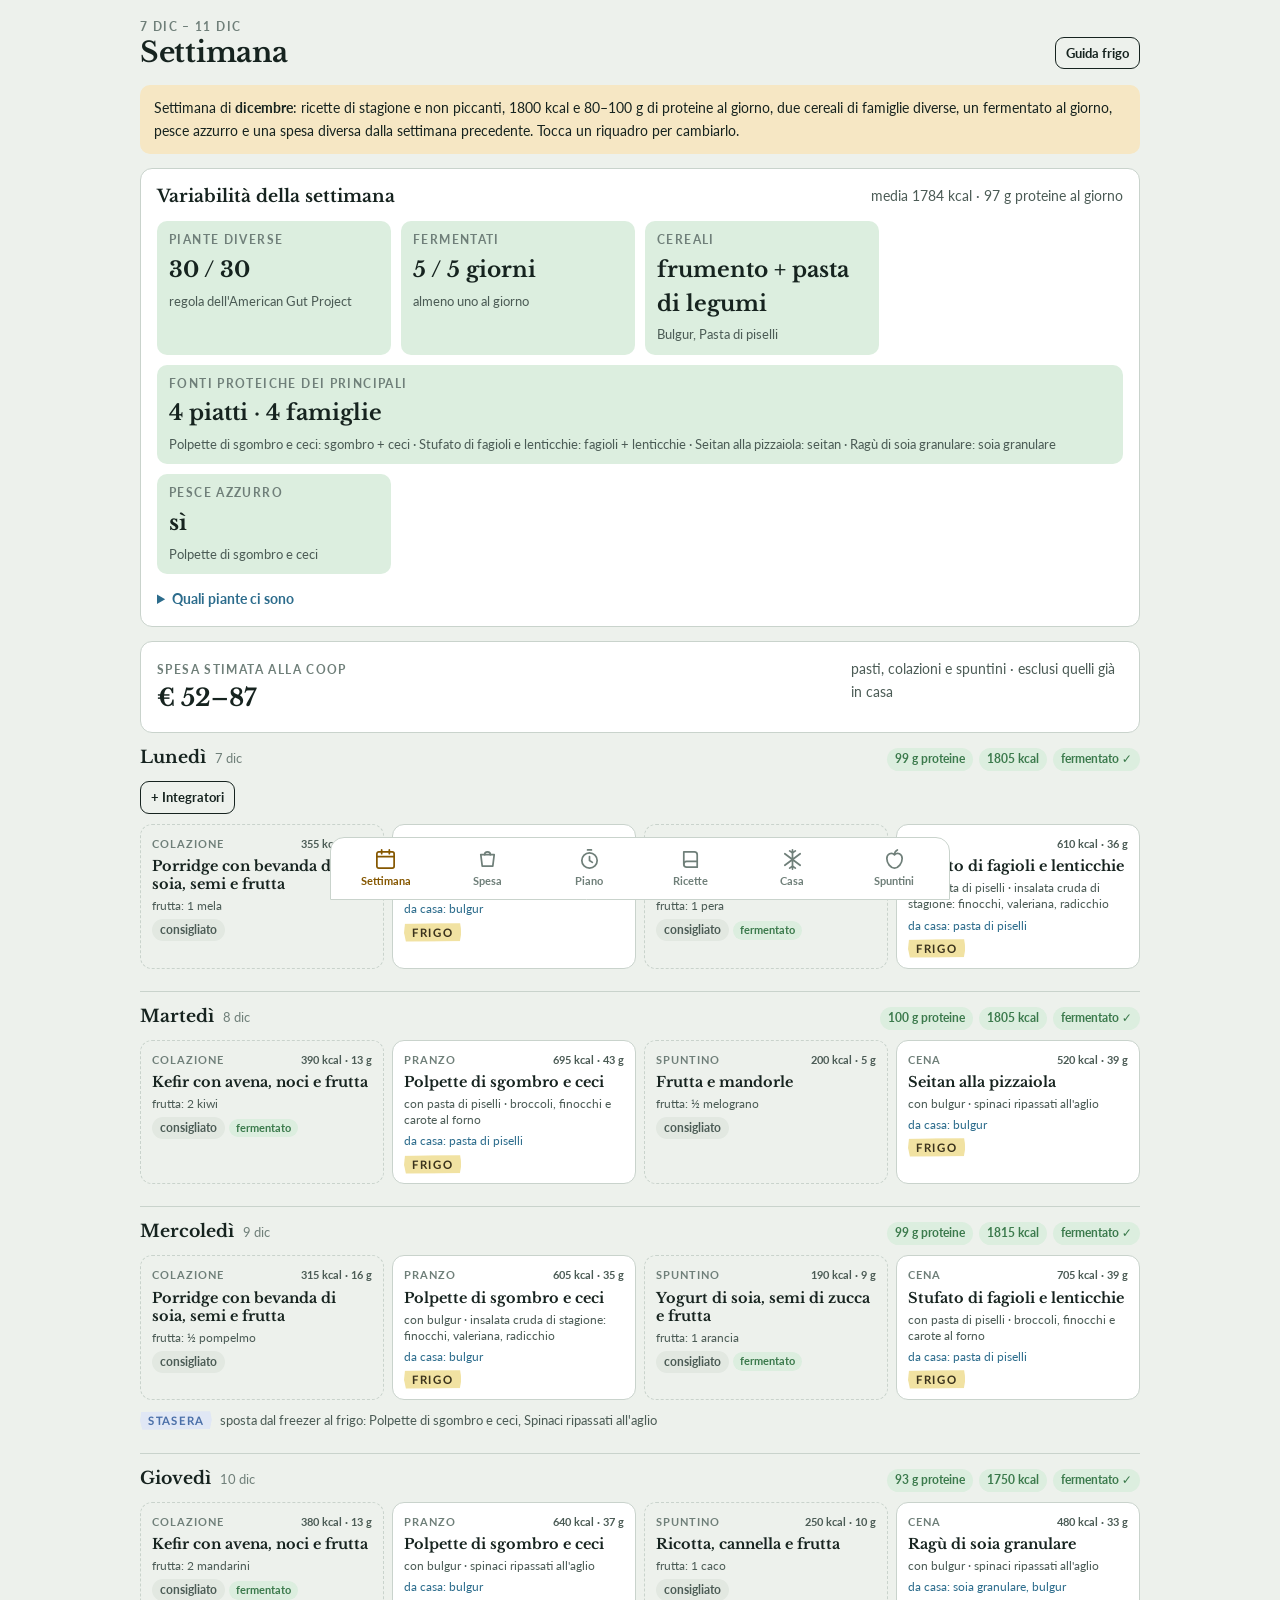
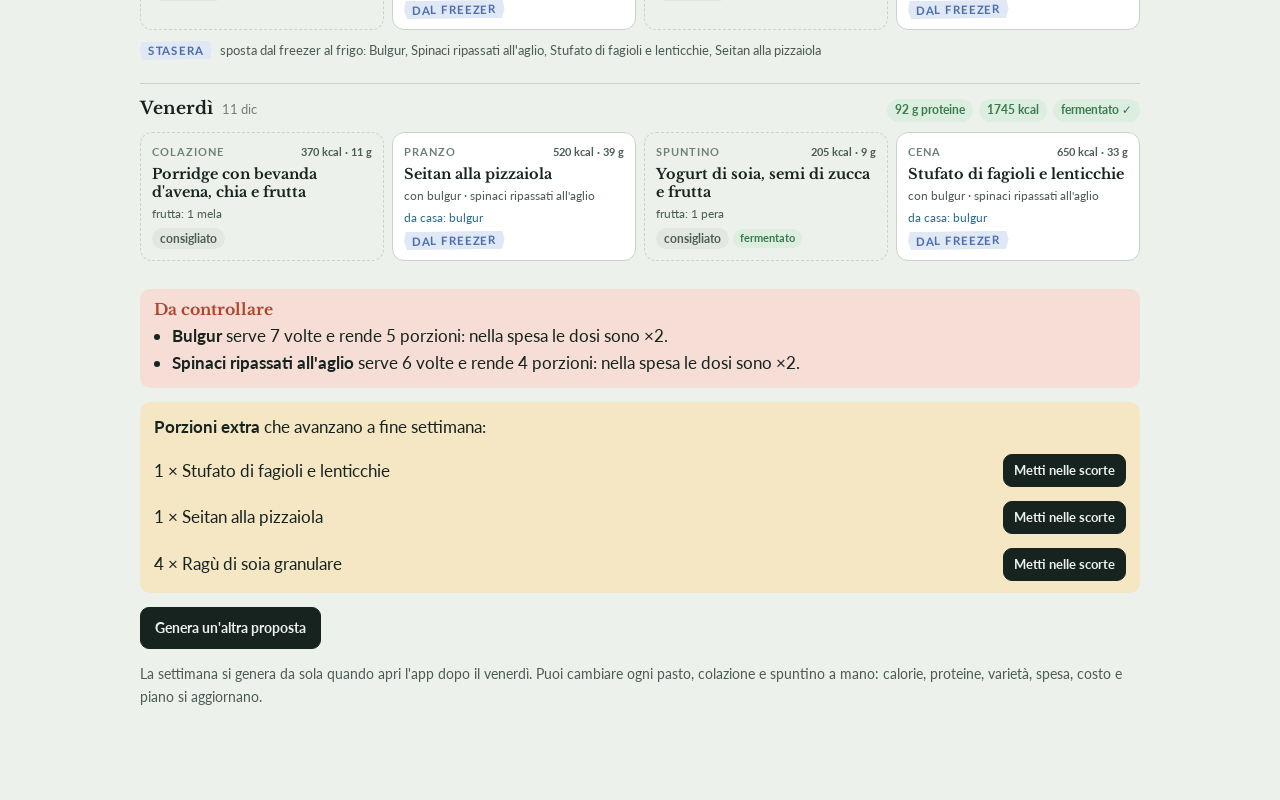
==== mealprep/index.html @ 329095a7 "Pagina iniziale, Schiscia su /mealprep/ e Oblò su /lavatrice/ L'app di meal prep si sposta nella car" ====
<!doctype html>
<html lang="it">
<head>
<meta charset="utf-8">
<script>if(!/\/$/.test(location.pathname)&&!/\.html$/.test(location.pathname))location.replace(location.pathname+"/"+location.search+location.hash)</script>
<meta name="viewport" content="width=device-width, initial-scale=1, viewport-fit=cover">
<meta name="theme-color" content="#EDF1EC" media="(prefers-color-scheme: light)">
<meta name="theme-color" content="#101816" media="(prefers-color-scheme: dark)">
<meta name="apple-mobile-web-app-capable" content="yes">
<meta name="mobile-web-app-capable" content="yes">
<meta name="apple-mobile-web-app-title" content="Schiscia">
<meta name="apple-mobile-web-app-status-bar-style" content="default">
<title>Schiscia</title>
<link rel="manifest" href="manifest.webmanifest">
<link rel="apple-touch-icon" href="icon-180.png">
<link rel="icon" href="icon-192.png">
<link rel="preconnect" href="https://fonts.googleapis.com">
<link rel="preconnect" href="https://fonts.gstatic.com" crossorigin>
<link rel="stylesheet" href="https://fonts.googleapis.com/css2?family=Libre+Baskerville:ital,wght@0,400;0,700;1,400&family=Lato:ital,wght@0,400;0,700;0,900;1,400&display=swap">
<link rel="stylesheet" href="style.css">
</head>
<body>
<div class="wrap">
  <header class="top">
    <div><div class="eyebrow" id="weekLabel">—</div><h1 id="viewTitle">Settimana</h1></div>
    <button class="btn ghost sm guide-btn" id="guideBtn" type="button">Guida frigo</button>
  </header>

  <!-- SETTIMANA -->
  <main id="v-settimana" class="stack">
    <div class="okbox small" id="weekIntro"></div>
    <div class="panel stack" id="variety"></div>
    <div class="panel costline" id="weekCost"></div>
    <div class="days" id="days"></div>
    <div id="addonsBox"></div>
    <div id="weekChecks" class="stack"></div>
    <div class="row"><button class="btn" id="regen" type="button">Genera un'altra proposta</button></div>
    <p class="small muted">La settimana si genera da sola quando apri l'app dopo il venerdì. Puoi cambiare ogni pasto, colazione e spuntino a mano: calorie, proteine, varietà, spesa, costo e piano si aggiornano.</p>
  </main>

  <!-- SPESA -->
  <main id="v-spesa" class="stack" hidden>
    <div class="panel costline" id="shopCost"></div>
    <p class="muted small">Dalle ricette della settimana, dalle aggiunte proteiche e da quello che hai messo in programma (scorte, dolci). Spunta quello che hai già: sparisce anche dal costo. Tocca un prezzo per correggerlo con quello che vedi alla Coop.</p>
    <div id="shopDiff"></div>
    <div class="panel" id="shop"></div>
    <div class="panel stack">
      <h3>Extra non legati a una ricetta</h3>
      <div id="extras" class="stack"></div>
      <div class="row"><button class="btn ghost sm" id="addExtra" type="button">+ Aggiungi extra</button></div>
    </div>
    <div class="row"><button class="btn" id="copyShop" type="button">Copia la lista</button><button class="btn ghost" id="clearHave" type="button">Azzera spunte</button></div>
    <textarea id="copyFallback" hidden aria-label="Lista da copiare"></textarea>
  </main>

  <!-- PIANO -->
  <main id="v-piano" class="stack" hidden>
    <p class="muted small">Tutto quello che si cucina la domenica, comprese scorte e dolci in programma. L'app confronta migliaia di ordini possibili e sceglie quello che finisce prima, con due mani, due fuochi e un forno da due teglie a una temperatura per volta.</p>
    <div id="planSummary"></div>
    <div class="lanes-key"><span><i style="background:var(--danger)"></i>Forno</span><span><i style="background:var(--accent)"></i>Fuoco 1</span><span><i style="background:var(--accent-ink)"></i>Fuoco 2</span><span><i style="background:var(--ok)"></i>Mani</span></div>
    <div class="row"><button class="chip" data-pv="list" type="button">Lista</button><button class="chip" data-pv="grid" type="button">Corsie</button></div>
    <ul class="tl-list" id="tlList"></ul>
    <div class="tl-scroll" id="tlGridWrap" hidden><div class="tl" id="tl"></div></div>
    <div id="parNotes" class="stack"></div>
  </main>

  <!-- RICETTE -->
  <main id="v-ricette" class="stack" hidden>
    <div id="rList" class="stack">
      <div id="favSection" class="stack"></div>
      <div class="row" style="justify-content:space-between"><h2>Ricettario</h2><button class="btn" id="newRecipe" type="button">+ Nuova ricetta</button></div>
      <div class="row" id="filters"></div>
      <div class="rgrid" id="rgrid"></div>
      <div class="panel stack">
        <h3>Backup</h3>
        <p class="small muted">Ricette, foto, preferite, scorte e prezzi sono salvati solo su questo telefono. Ogni tanto esporta un backup: se cambi telefono o cancelli i dati di Safari, lo reimporti da qui.</p>
        <div class="row">
          <button class="btn ghost sm" id="exportBtn" type="button">Esporta backup</button>
          <label class="btn ghost sm" for="importFile" style="display:inline-flex;align-items:center">Importa backup</label>
          <input type="file" id="importFile" accept="application/json,.json" hidden>
          <button class="btn warn sm" id="resetAll" type="button">Ripristina tutto</button>
        </div>
        <div id="resetConfirm" class="row" hidden><span class="small">Cancella ricette tue, preferite, scorte e settimana?</span><button class="btn warn sm" id="resetYes" type="button">Sì, ripristina</button><button class="btn ghost sm" id="resetNo" type="button">Annulla</button></div>
      </div>
    </div>
    <div id="rDetail" class="stack detail" hidden></div>
    <form id="rEdit" class="stack" hidden></form>
  </main>

  <!-- SCORTE -->
  <main id="v-scorte" class="stack" hidden>
    <div class="row" id="scorteSeg"><button class="chip" type="button" data-seg="casa">Dispensa e frigo</button><button class="chip" type="button" data-seg="sughi">Sughi da freezer</button><button class="chip" type="button" data-seg="fermentati">Fermentati</button></div>
    <div id="seg-casa" class="stack"></div>
    <div id="seg-sughi" class="stack" hidden>
      <p class="muted small">Sughi e creme da preparare una volta ogni tanto: in freezer durano mesi, si scaldano e condiscono pasta, riso, cereali o legumi. Qui tieni il conto di cosa hai in freezer, e puoi usarle nei pasti dalla voce "Sugo".</p>
      <div class="panel" id="stockList"></div>
      <h2>Sughi da scorta</h2>
      <div class="row" id="scorteFilter"></div>
      <div class="rgrid" id="scorteGrid"></div>
    </div>
    <div id="seg-fermentati" class="stack" hidden>
      <div class="panel" id="fermStock"></div>
      <div class="panel stack" id="fermGuide"></div>
      <h2>Verdure fermentate</h2>
      <div class="row" id="fermFilter"></div>
      <div class="rgrid" id="fermGrid"></div>
    </div>
  </main>

  <!-- DOLCI -->
  <main id="v-spuntini" class="stack" hidden>
    <div class="row" id="spSeg"><button class="chip" type="button" data-spseg="frutta">Frutta e spuntini</button><button class="chip" type="button" data-spseg="dolci">Dolci</button></div>
    <div id="sp-frutta" class="stack"></div>
    <div id="sp-dolci" class="stack" hidden>
      <p class="muted small">Merende dolci senza zuccheri aggiunti che durano: in dispensa, in frigo o in freezer. Quelle di stagione vengono prima. Mettine una in programma e i suoi ingredienti entrano nella spesa e nel piano della domenica.</p>
      <div class="panel" id="sweetStock"></div>
      <div class="row" id="dolciFilter"></div>
      <div class="rgrid" id="dolciGrid"></div>
    </div>
  </main>

  <!-- GUIDA -->
  <main id="v-guida" class="stack" hidden>
    <div class="rules">
      <div class="rule"><div class="big">5–60 °C</div><h4>Zona di pericolo</h4><p class="small muted">Da attraversare in fretta, sia raffreddando sia riscaldando.</p></div>
      <div class="rule"><div class="big">2 h</div><h4>Dal fuoco al frigo</h4><p class="small muted">Contenitori bassi, coperchio appoggiato finché è tiepido.</p></div>
      <div class="rule"><div class="big">≤ 4 °C</div><h4>Il frigo</h4><p class="small muted">Cibi cotti sui ripiani centrali, non nello sportello.</p></div>
      <div class="rule"><div class="big">75 °C</div><h4>Riscaldare</h4><p class="small muted">Fumante anche al centro, una volta sola.</p></div>
    </div>
    <div class="panel stack">
      <h3>La pasta cotta in anticipo</h3>
      <p class="small muted">Scolala 2 minuti prima, condiscila con un filo d'olio, stendila su un vassoio e in frigo entro un'ora: dura 4 giorni. Si riscalda in padella con il sugo e un cucchiaio d'acqua, oppure al microonde coperta. In freezer regge bene se è al dente.</p>
      <p class="small muted">Pensaci: perché la pasta raffreddata e riscaldata alza la glicemia un po' meno di quella appena cotta? Cerca "amido resistente" e "retrogradazione".</p>
    </div>
    <div class="panel stack">
      <h3>Variabilità: le regole dell'American Gut Project</h3>
      <p class="small muted">L'American Gut Project (McDonald e colleghi, mSystems 2018) ha analizzato il microbiota di oltre 10.000 persone. Chi mangiava più di 30 vegetali diversi a settimana aveva un microbiota più vario di chi ne mangiava meno di 10. Contano cereali, legumi, verdure, frutta, frutta secca e semi: ogni specie una volta sola. È uno studio osservazionale, quindi mostra un'associazione e non prova che 30 sia un numero magico, ma come bussola funziona.</p>
      <p class="small muted">L'app conta le specie, non gli ingredienti: farro, couscous, pasta, pane e seitan sono tutti frumento e valgono uno. Erbe e spezie le mostra a parte, perché se ne usano quantità piccole.</p>
      <p class="small muted">Pensaci: perché due insalate diverse ogni settimana possono "valere" più di una porzione doppia della stessa? Pensa a cosa mangiano i batteri: fibre diverse nutrono specie diverse.</p>
    </div>
    <div class="panel stack">
      <h3>Come conto le proteine</h3>
      <p class="small muted">La giornata ha pranzo e cena (piatto principale, base da 55 g di cereale a crudo, contorno, eventuale sugo dalle scorte), una colazione e uno spuntino. L'obiettivo è 1800 kcal e 80–100 g di proteine al giorno. I valori sono stime da tabelle di composizione degli alimenti, con un margine di circa ±10%, e includono l'olio di cottura. L'olio a crudo aggiunto a tavola invece no: ogni cucchiaino vale circa 45 kcal. Se un giorno resta sotto gli 80 g, l'app aggiunge al pasto più povero un'aggiunta proteica (yogurt greco, uova sode, edamame, tofu affumicato…).</p>
      <p class="small muted">Pensaci: 100 g di lenticchie cotte hanno circa 9 g di proteine, 100 g di merluzzo circa 17 g. Quanto pesa una porzione normale di ciascuno? Da qui capisci perché un pasto di soli legumi fatica ad arrivare a 30 g.</p>
    </div>
    <div class="panel stack">
      <h3>Latte e latticini</h3>
      <p class="small muted">Il latte animale è sostituito dalla bevanda di soia (nei dolci e nel porridge). Yogurt, yogurt greco, kefir, feta, ricotta, parmigiano e mozzarella invece ci sono: lo yogurt greco in particolare è una delle fonti di proteine più economiche per colazioni e spuntini.</p>
      <p class="small muted">Pensaci: il tofu ha circa 12 g di proteine per 100 g, lo yogurt greco 0% circa 10 g, la bevanda di soia 3 g, quella di mandorla meno di 1 g. Perché allora non tutte le "bevande vegetali" sostituiscono il latte allo stesso modo?</p>
    </div>
    <div class="panel">
      <h3>Stessa quantità di dahl, due destini</h3>
      <p class="small muted" style="margin:4px 0 8px">Schema illustrativo: pentola piena da 2 litri contro lo stesso dahl in contenitori bassi.</p>
      <div class="chart-scroll"><svg id="coolChart" viewBox="0 0 720 300" role="img" aria-label="Curve di raffreddamento"></svg></div>
    </div>
    <h2>Pensaci prima di aprire</h2>
    <div class="stack" id="think"></div>
  </main>
</div>

<div class="sheet-bg" id="sheet" hidden><div class="sheet" role="dialog" aria-modal="true" aria-labelledby="sheetTitle">
  <div class="row" style="justify-content:space-between"><h3 id="sheetTitle">—</h3><button class="btn sm" type="button" id="sheetClose">Fatto</button></div>
  <div id="sheetBody" class="stack"></div>
  <p class="small muted" id="sheetDay"></p>
</div></div>

<nav class="tabbar" aria-label="Sezioni">
  <button type="button" data-v="settimana"><svg viewBox="0 0 24 24"><rect x="3" y="4" width="18" height="17" rx="2"/><path d="M3 9h18M8 2v4M16 2v4"/></svg>Settimana</button>
  <button type="button" data-v="spesa"><svg viewBox="0 0 24 24"><path d="M5 7h14l-1.5 12h-11z"/><path d="M9 7a3 3 0 0 1 6 0"/></svg>Spesa</button>
  <button type="button" data-v="piano"><svg viewBox="0 0 24 24"><circle cx="12" cy="13" r="8"/><path d="M12 9v4l3 2M10 2h4"/></svg>Piano</button>
  <button type="button" data-v="ricette"><svg viewBox="0 0 24 24"><path d="M5 4h11a3 3 0 0 1 3 3v13H8a3 3 0 0 1-3-3z"/><path d="M5 17a3 3 0 0 1 3-3h11"/></svg>Ricette</button>
  <button type="button" data-v="scorte"><svg viewBox="0 0 24 24"><path d="M12 2v20M4 6l16 12M20 6L4 18"/><path d="M9 3l3 2 3-2M9 21l3-2 3 2"/></svg>Casa</button>
  <button type="button" data-v="spuntini"><svg viewBox="0 0 24 24"><path d="M12 7c-3-3-8-1-8 4 0 5 4 10 8 10s8-5 8-10c0-5-5-7-8-4z"/><path d="M12 7c0-2 1-4 3-5"/></svg>Spuntini</button>
</nav>

<script src="data.js"></script>
<script src="prices.js"></script>
<script src="app.js"></script>
<script src="extras.js"></script>
</body>
</html>
---- mealprep/style.css ----
:root{
  --bg:#EDF1EC; --surface:#FFFFFF; --surface-2:#E2E8E1; --table:#D9E0D6;
  --ink:#16231F; --ink-2:#4B5B55; --ink-3:#6F7F79; --line:#C9D3CC;
  --accent:#C4860F; --accent-ink:#855700; --accent-soft:#F6E7C4;
  --fridge:#2C6C8C; --fridge-soft:#DCEBF2; --freezer:#4A6FA8; --freezer-soft:#E0E7F5;
  --pantry:#7A5A2E; --pantry-soft:#F1E6D4;
  --tape:#F1E2A2; --tape-ink:#3A321C;
  --danger:#B0452E; --danger-soft:#F6DDD5; --ok:#3B7A4C; --ok-soft:#DCEEDF;
  --f-display:"Libre Baskerville", Georgia, "Times New Roman", serif;
  --f-body:"Lato", "Segoe UI", system-ui, -apple-system, sans-serif;
  color-scheme:light;
}
@media (prefers-color-scheme: dark){:root{
  --bg:#101816; --surface:#17211E; --surface-2:#1E2A26; --table:#1B2622;
  --ink:#E4EDE8; --ink-2:#A6B6B0; --ink-3:#83948E; --line:#2B3934;
  --accent:#E3A635; --accent-ink:#F0BD5A; --accent-soft:#3A2F17;
  --fridge:#6FB1D2; --fridge-soft:#1B3040; --freezer:#93B3E4; --freezer-soft:#1F2A40;
  --pantry:#D9B27A; --pantry-soft:#352A1B;
  --tape:#DCCB86; --tape-ink:#2E2714;
  --danger:#E58067; --danger-soft:#3D221C; --ok:#80C392; --ok-soft:#1C3324;
  color-scheme:dark;}}
*{box-sizing:border-box}
html{-webkit-text-size-adjust:100%}
body{margin:0;background:var(--bg);color:var(--ink);font-family:var(--f-body);font-size:17px;line-height:1.55;
  padding:calc(env(safe-area-inset-top,0px) + 8px) 16px calc(env(safe-area-inset-bottom,0px) + 92px)}
[hidden]{display:none!important}
img{max-width:100%}
.wrap{max-width:1000px;margin-inline:auto}
h1,h2,h3,h4{font-family:var(--f-display);line-height:1.2;margin:0;text-wrap:balance;font-weight:700}
h1{font-size:1.75rem;letter-spacing:-.01em}
h2{font-size:1.35rem}
h3{font-size:1.08rem}
h4{font-size:.98rem}
p{margin:0}
a{color:var(--fridge)}
:focus-visible{outline:3px solid var(--accent);outline-offset:2px;border-radius:4px}
.num{font-variant-numeric:tabular-nums}
.eyebrow{font-size:.72rem;letter-spacing:.12em;text-transform:uppercase;color:var(--ink-3);font-weight:700}
.muted{color:var(--ink-2)} .small{font-size:.9rem}
.stack{display:grid;gap:14px}
.row{display:flex;gap:8px;flex-wrap:wrap;align-items:center}
.panel{background:var(--surface);border:1px solid var(--line);border-radius:12px;padding:16px}
.btn{font:inherit;font-weight:700;font-size:.9rem;border:1px solid var(--ink);background:var(--ink);color:var(--bg);border-radius:9px;padding:9px 14px;cursor:pointer;min-height:40px}
.btn.ghost{background:transparent;color:var(--ink)}
.btn.warn{background:transparent;color:var(--danger);border-color:var(--danger)}
.btn.sm{padding:5px 10px;min-height:32px;font-size:.84rem}
.chip{font:inherit;font-size:.88rem;padding:5px 11px;border-radius:999px;border:1px solid var(--line);background:var(--surface);color:var(--ink);cursor:pointer}
.chip[aria-pressed="true"]{background:var(--ink);color:var(--bg);border-color:var(--ink)}
input[type=text],input[type=number],select,textarea{font:inherit;font-size:16px;color:var(--ink);background:var(--surface);border:1px solid var(--line);border-radius:8px;padding:8px 10px;width:100%}
textarea{min-height:120px;resize:vertical}
label.f{display:grid;gap:4px;font-size:.88rem;font-weight:700;color:var(--ink-2)}
.check{display:flex;gap:8px;align-items:center;font-weight:700;font-size:.92rem}
.check input{width:20px;height:20px;accent-color:var(--ok)}
.tape{display:inline-block;font-weight:700;font-size:.72rem;letter-spacing:.06em;text-transform:uppercase;line-height:1.2;background:var(--tape);color:var(--tape-ink);padding:3px 8px 2px;transform:rotate(-1deg);clip-path:polygon(2% 0,98% 4%,100% 50%,97% 100%,3% 96%,0 50%)}
.tape.fz{background:var(--freezer-soft);color:var(--freezer)}
.tape.bad{background:var(--danger-soft);color:var(--danger)}
.tape.pn{background:var(--pantry-soft);color:var(--pantry)}
.pill{font-size:.72rem;font-weight:700;padding:2px 8px;border-radius:999px;background:var(--surface-2);color:var(--ink-2)}
.pill.in{background:var(--ok-soft);color:var(--ok)}
.pill.dairy{background:var(--accent-soft);color:var(--accent-ink)}
.toast{position:fixed;left:50%;bottom:calc(env(safe-area-inset-bottom,0px) + 82px);transform:translateX(-50%);background:var(--ink);color:var(--bg);padding:9px 16px;border-radius:999px;font-weight:700;z-index:50;font-size:.9rem;max-width:90vw;text-align:center}
.okbox{border-radius:10px;padding:12px 14px;background:var(--accent-soft)}
.warnbox{border-radius:10px;padding:12px 14px;background:var(--danger-soft)}
.warnbox h4{color:var(--danger);margin-bottom:4px}
.warnbox ul,.move ul{margin:0;padding-left:18px}
.infobox{border-radius:10px;padding:12px 14px;background:var(--fridge-soft)}

/* top + tabs */
header.top{display:flex;justify-content:space-between;align-items:end;gap:12px;padding-block:10px 16px}
header.top .guide-btn{flex:none}
nav.tabbar{position:fixed;left:0;right:0;bottom:0;z-index:30;background:var(--surface);border-top:1px solid var(--line);
  padding:6px 4px calc(env(safe-area-inset-bottom,0px) + 6px);display:grid;grid-template-columns:repeat(6,1fr);gap:0}
nav.tabbar button{font:inherit;background:none;border:0;color:var(--ink-3);display:grid;justify-items:center;gap:2px;padding:4px 0;cursor:pointer;font-size:.66rem;font-weight:700}
nav.tabbar svg{width:23px;height:23px;stroke:currentColor;fill:none;stroke-width:1.8;stroke-linecap:round;stroke-linejoin:round}
nav.tabbar button[aria-current="page"]{color:var(--accent-ink)}
@media (min-width:900px){nav.tabbar{max-width:620px;margin-inline:auto;border:1px solid var(--line);border-radius:14px 14px 0 0}}

/* week */
.days{display:grid;grid-template-columns:repeat(auto-fill,minmax(290px,1fr));gap:18px}
.day{display:grid;gap:8px;align-content:start}
.day h3 span{font-family:var(--f-body);font-size:.8rem;color:var(--ink-3);font-weight:400;margin-left:6px}
.slot{background:var(--surface);border:1px solid var(--line);border-radius:10px;padding:10px 12px;display:grid;gap:8px}
.slot .when{font-size:.7rem;letter-spacing:.1em;text-transform:uppercase;color:var(--ink-3);font-weight:700}
.slot .line{display:grid;grid-template-columns:74px 1fr;gap:8px;align-items:center}
.slot .line .lab{font-size:.68rem;letter-spacing:.08em;text-transform:uppercase;color:var(--ink-3);font-weight:700}
.slot .sel{display:grid;gap:3px}
.slot select{font-size:15px;padding:6px 8px}
.slot input.note{font-size:15px;padding:6px 8px}
.slot .prot{font-size:.78rem;color:var(--ink-2);font-weight:700}
.boost{display:inline-flex;align-items:center;gap:4px;font-size:.8rem;background:var(--ok-soft);color:var(--ok);border-radius:999px;padding:2px 4px 2px 9px;font-weight:700}
.boost button{border:0;background:none;color:inherit;cursor:pointer;font-size:1rem;padding:0 4px}
.daybar{display:grid;gap:4px}
.daybar .track{height:8px;border-radius:99px;background:var(--surface-2);position:relative;overflow:hidden}
.daybar .fill{position:absolute;inset:0 auto 0 0;border-radius:99px;background:var(--ok)}
.daybar .fill.low{background:var(--danger)}
.daybar .band{position:absolute;top:0;bottom:0;border-left:2px solid var(--ink-3);border-right:2px solid var(--ink-3);opacity:.5}
.daybar .txt{display:flex;justify-content:space-between;font-size:.78rem;color:var(--ink-2)}
.moves{display:grid;gap:10px}
.move{border:1.5px dashed var(--freezer);border-radius:10px;padding:12px 14px;background:var(--surface)}
.move h4{color:var(--freezer);margin-bottom:4px}
.costline{display:flex;justify-content:space-between;align-items:baseline;gap:10px;flex-wrap:wrap}
.costline .big{font-family:var(--f-display);font-size:1.5rem;font-weight:700}

/* shop */
.item{display:grid;grid-template-columns:24px 1fr auto;gap:2px 10px;align-items:start;padding:9px 0;border-bottom:1px solid var(--line)}
.item:last-child{border-bottom:0}
.item input[type=checkbox]{width:20px;height:20px;margin-top:2px;accent-color:var(--ok)}
.item label{font-weight:700;cursor:pointer;line-height:1.3}
.item .qty{font-size:.8rem;color:var(--ink-2);text-align:right;font-variant-numeric:tabular-nums}
.item .src{grid-column:2/4;font-size:.8rem;color:var(--ink-3);display:flex;justify-content:space-between;gap:8px;flex-wrap:wrap}
.item .price{background:none;border:0;font:inherit;font-size:.8rem;color:var(--fridge);cursor:pointer;padding:0;text-decoration:underline dotted;font-variant-numeric:tabular-nums}
.item.have label{text-decoration:line-through;color:var(--ink-3)}
.priceedit{grid-column:2/4;display:grid;grid-template-columns:1fr 1fr auto;gap:6px;align-items:end;margin-top:6px}
.priceedit label{font-size:.75rem;color:var(--ink-3);display:grid;gap:2px}
.rep{font-size:.72rem;text-transform:uppercase;letter-spacing:.12em;color:var(--ink-3);margin-top:14px;font-weight:700}
.ingrow{display:grid;grid-template-columns:90px 1fr 118px 32px;gap:6px;align-items:center}
@media (max-width:520px){.ingrow{grid-template-columns:78px 1fr 32px}.ingrow select{grid-column:1/3}}

/* plan */
.lanes-key{display:flex;flex-wrap:wrap;gap:6px 16px;font-size:.88rem;color:var(--ink-2)}
.lanes-key i{display:inline-block;width:12px;height:12px;border-radius:3px;margin-right:6px;vertical-align:-1px}
.tl-scroll{overflow-x:auto}
.tl{--u:28px;display:grid;grid-template-columns:48px repeat(4,minmax(130px,1fr));column-gap:6px;min-width:620px}
.tl .lh{font-family:var(--f-display);font-weight:700;font-size:.88rem;padding-bottom:6px;border-bottom:2px solid var(--ink);margin-bottom:6px;grid-row:1}
.tl .tm{font-size:.7rem;color:var(--ink-3);border-top:1px solid var(--line);font-variant-numeric:tabular-nums}
.task{border-radius:7px;padding:4px 7px;font-size:.8rem;line-height:1.22;overflow:hidden;border-left:4px solid;margin-block:1px}
.task b{font-weight:700;font-size:.68rem;display:block;opacity:.85;font-variant-numeric:tabular-nums}
.task.short{white-space:nowrap;text-overflow:ellipsis;padding:3px 7px}
.tl .task.short b{display:none}
.l-forno{background:var(--danger-soft);border-color:var(--danger)}
.l-f1{background:var(--accent-soft);border-color:var(--accent)}
.l-f2{background:var(--accent-soft);border-color:var(--accent-ink)}
.l-mani{background:var(--ok-soft);border-color:var(--ok)}
.tl-list{list-style:none;margin:0;padding:0}
.tl-list li{display:grid;grid-template-columns:52px 1fr;gap:10px;padding:7px 0;border-bottom:1px solid var(--line)}
.tl-list .task{margin:0}

/* recipes */
.rgrid{display:grid;grid-template-columns:repeat(auto-fill,minmax(160px,1fr));gap:12px}
.rcard{background:var(--surface);border:1px solid var(--line);border-radius:12px;overflow:hidden;cursor:pointer;text-align:left;padding:0;font:inherit;color:inherit;display:grid;align-content:start;position:relative}
.rcard .pic{aspect-ratio:4/3;width:100%;background:var(--table);display:block;object-fit:cover}
.rcard .t{padding:8px 10px 10px;display:grid;gap:3px}
.rcard .t b{line-height:1.25;font-family:var(--f-display);font-size:.9rem}
.rcard .t span{font-size:.74rem;color:var(--ink-3)}
.rcard .favdot{position:absolute;top:8px;right:8px;background:var(--surface);border-radius:999px;width:30px;height:30px;display:grid;place-items:center;color:var(--accent);font-size:1rem;box-shadow:0 1px 4px rgba(0,0,0,.15)}
.ph{display:grid!important;place-items:center;font-family:var(--f-display);font-weight:700;font-size:2.4rem;color:var(--accent-ink);background:var(--accent-soft)}
.fav-strip{display:grid;grid-auto-flow:column;grid-auto-columns:150px;gap:10px;overflow-x:auto;padding-bottom:4px}
.detail .hero{width:100%;aspect-ratio:4/3;max-height:340px;object-fit:cover;border-radius:12px;background:var(--table);display:block}
.meta{display:flex;flex-wrap:wrap;gap:6px 14px;font-size:.82rem;color:var(--ink-2)}
.ing{list-style:none;margin:0;padding:0}
.ing li{display:grid;grid-template-columns:100px 1fr;gap:8px;padding:4px 0;border-bottom:1px dotted var(--line);font-size:.95rem}
.ing li .q{color:var(--ink-2);text-align:right;font-variant-numeric:tabular-nums}
.steps{margin:0;padding-left:1.3em}
.steps li{padding:2px 0 6px}
.notes{display:grid;grid-template-columns:repeat(auto-fit,minmax(220px,1fr));gap:10px}
.note{border-radius:10px;padding:11px 13px;font-size:.92rem}
.note h4{font-family:var(--f-body);font-size:.7rem;font-weight:700;text-transform:uppercase;letter-spacing:.12em;margin-bottom:3px}
.note.cons{background:var(--fridge-soft)} .note.cons h4{color:var(--fridge)}
.note.par{background:var(--ok-soft)} .note.par h4{color:var(--ok)}
.note.think{background:var(--accent-soft)} .note.think h4{color:var(--accent-ink)}
.star{border:0;background:none;cursor:pointer;font-size:1.4rem;line-height:1;color:var(--ink-3);padding:2px 4px}
.star[aria-pressed="true"]{color:var(--accent)}
.two{display:grid;grid-template-columns:1fr 1fr;gap:10px}
.three{display:grid;grid-template-columns:repeat(3,1fr);gap:10px}
@media (max-width:520px){.three{grid-template-columns:1fr 1fr}}
.months{display:grid;grid-template-columns:repeat(6,1fr);gap:6px}
.months label{display:flex;gap:4px;align-items:center;font-size:.85rem;justify-content:center;border:1px solid var(--line);border-radius:8px;padding:5px 0;cursor:pointer}
.months input{accent-color:var(--ok)}
.season{display:flex;flex-wrap:wrap;gap:6px}

/* stock */
.stockrow{display:grid;grid-template-columns:1fr auto;gap:4px 10px;align-items:center;padding:10px 0;border-bottom:1px solid var(--line)}
.stockrow:last-child{border-bottom:0}
.stockrow b{font-family:var(--f-display);font-size:.95rem}
.stockrow .sub{font-size:.8rem;color:var(--ink-3)}
.stockrow .sub.late{color:var(--danger);font-weight:700}
.counter{display:flex;align-items:center;gap:6px}
.counter button{width:34px;height:34px;border-radius:999px;border:1px solid var(--line);background:var(--surface);color:var(--ink);font-size:1.1rem;cursor:pointer}
.counter span{min-width:26px;text-align:center;font-weight:700;font-variant-numeric:tabular-nums}
.where{display:flex;gap:6px;flex-wrap:wrap}

/* guide */
.rules{display:grid;grid-template-columns:repeat(auto-fit,minmax(200px,1fr));gap:10px}
.rule{background:var(--surface);border:1px solid var(--line);border-radius:12px;padding:14px;display:grid;gap:4px}
.rule .big{font-family:var(--f-display);font-weight:700;font-size:1.5rem;color:var(--accent-ink);line-height:1.1}
details.q{background:var(--surface);border:1px solid var(--line);border-left:4px solid var(--accent);border-radius:10px;padding:13px 15px}
details.q summary{cursor:pointer;font-weight:700;font-family:var(--f-display);font-size:1rem;list-style:none}
details.q summary::-webkit-details-marker{display:none}
details.q .hint{margin-top:8px;color:var(--ink-2);font-style:italic}
details.q .ans{margin-top:8px;display:grid;gap:8px}
details.q .analogy{border-left:3px solid var(--fridge);padding-left:12px;color:var(--ink-2)}
.chart-scroll{overflow-x:auto}
.chart-scroll svg{width:100%;min-width:520px;height:auto;display:block}
.stack>*,.days>*,.rgrid>*{min-width:0}
/* v4: nutrizione, spuntini, variabilità */
.bars{display:grid;gap:6px}
.snackbox{background:var(--surface);border:1px dashed var(--line);border-radius:10px;padding:10px 12px;display:grid;gap:8px}
.snackbox .line{display:grid;grid-template-columns:74px 1fr;gap:8px;align-items:center}
.snackbox .lab{font-size:.68rem;letter-spacing:.08em;text-transform:uppercase;color:var(--ink-3);font-weight:700}
.snackbox select{font-size:15px;padding:6px 8px}
.snackbox .two{gap:6px}
.badge{display:inline-block;font-size:.68rem;font-weight:700;padding:1px 7px;border-radius:999px;background:var(--ok-soft);color:var(--ok);vertical-align:1px}
.badge.no{background:var(--danger-soft);color:var(--danger)}
.vgrid{display:grid;grid-template-columns:repeat(auto-fit,minmax(200px,1fr));gap:10px}
.vitem{border-radius:10px;padding:10px 12px;background:var(--surface-2);display:grid;gap:4px;align-content:start}
.vitem .big{font-family:var(--f-display);font-weight:700;font-size:1.35rem}
.vitem .sub{font-size:.82rem;color:var(--ink-2)}
.vitem.ok{background:var(--ok-soft)} .vitem.no{background:var(--danger-soft)}
.plantlist{font-size:.85rem;color:var(--ink-2);line-height:1.6}
details.more summary{cursor:pointer;font-weight:700;font-size:.9rem;color:var(--fridge)}
.fruitgrid{display:grid;grid-template-columns:repeat(auto-fill,minmax(150px,1fr));gap:10px}
.fruit{background:var(--surface);border:1px solid var(--line);border-radius:10px;padding:10px 12px;display:grid;gap:3px}
.fruit b{font-family:var(--f-display);font-size:.95rem}
.fruit span{font-size:.82rem;color:var(--ink-2)}
.combo{display:grid;grid-template-columns:1fr auto;gap:4px 10px;padding:10px 0;border-bottom:1px solid var(--line)}
.combo:last-child{border-bottom:0}
.combo b{font-family:var(--f-display);font-size:.95rem}
.combo .why{grid-column:1/3;font-size:.85rem;color:var(--ink-2)}
.combo .nut{font-size:.8rem;color:var(--ink-2);text-align:right;font-variant-numeric:tabular-nums}
.steplist{margin:0;padding-left:1.3em}
.steplist li{padding:2px 0 6px;font-size:.95rem}
.slot .line,.snackbox .line{grid-template-columns:74px minmax(0,1fr)}
.sel,.slot,.snackbox,.day{min-width:0}
select{max-width:100%;text-overflow:ellipsis}
.slot>*,.snackbox>*,.day>*{min-width:0}
.addx{max-width:100%}
/* v5: giorni uno sotto l'altro, riquadri per pasto */
.days{display:grid;grid-template-columns:1fr;gap:22px}
.dayrow{display:grid;gap:10px;padding-top:14px;border-top:1px solid var(--line)}
.dayrow:first-of-type{border-top:0;padding-top:0}
.dayhead{display:flex;justify-content:space-between;align-items:baseline;gap:8px 14px;flex-wrap:wrap}
.dayhead h3 span{font-family:var(--f-body);font-size:.8rem;color:var(--ink-3);font-weight:400;margin-left:4px}
.daytot{display:flex;gap:6px;flex-wrap:wrap;font-size:.76rem;font-weight:700}
.daytot span{padding:2px 8px;border-radius:999px;font-variant-numeric:tabular-nums}
.okv{background:var(--ok-soft);color:var(--ok)} .badv{background:var(--danger-soft);color:var(--danger)}
.tiles{display:grid;grid-template-columns:repeat(4,minmax(0,1fr));gap:8px}
@media (max-width:700px){.tiles{grid-template-columns:1fr 1fr}}
.tile{font:inherit;color:inherit;text-align:left;cursor:pointer;background:var(--surface);border:1px solid var(--line);border-radius:12px;padding:10px 11px;display:grid;gap:5px;align-content:start;min-width:0;min-height:118px}
.tile:hover{border-color:var(--ink-3)}
.tile.soft{background:transparent;border-style:dashed}
.tile-h{display:flex;justify-content:space-between;gap:6px;align-items:baseline}
.tile .when{font-size:.66rem;letter-spacing:.1em;text-transform:uppercase;color:var(--ink-3);font-weight:700}
.tile .nut{font-size:.7rem;color:var(--ink-2);font-weight:700;white-space:nowrap;font-variant-numeric:tabular-nums}
.tile .dish{font-family:var(--f-display);font-size:.9rem;line-height:1.25;font-weight:700}
.tile .dish.muted{font-family:var(--f-body);font-weight:400;font-size:.85rem}
.tile .sub{font-size:.78rem;color:var(--ink-2);line-height:1.3}
.tile .sub.add{color:var(--ok)}
.tile .tape{justify-self:start}
.moveline{font-size:.84rem;color:var(--ink-2);display:flex;gap:8px;align-items:center;flex-wrap:wrap}
.sheet-bg{position:fixed;inset:0;z-index:60;background:rgba(10,20,16,.45);display:flex;align-items:flex-end;justify-content:center}
.sheet{background:var(--bg);width:100%;max-width:560px;max-height:88vh;overflow-y:auto;border-radius:16px 16px 0 0;padding:16px 16px calc(env(safe-area-inset-bottom,0px) + 18px);display:grid;gap:12px;box-shadow:0 -8px 30px rgba(0,0,0,.25)}
@media (min-width:700px){.sheet-bg{align-items:center}.sheet{border-radius:16px}}
/* integratori */
.supps{display:flex;flex-wrap:wrap;gap:6px 8px;align-items:center;background:var(--fridge-soft);border-radius:10px;padding:8px 10px}
.supps .lab{font-size:.66rem;letter-spacing:.1em;text-transform:uppercase;color:var(--fridge);font-weight:700;margin-right:2px}
.supp{display:flex;gap:6px;align-items:flex-start;background:var(--surface);border:1px solid var(--line);border-radius:10px;padding:4px 10px 4px 6px;font-size:.8rem;cursor:pointer;line-height:1.3}
.supp input{width:18px;height:18px;accent-color:var(--ok);margin:0}
.supp.done{opacity:.6}.supp.done b{text-decoration:line-through}
.supp .warn{color:var(--danger);font-size:.74rem}
.linkbtn{font:inherit;font-size:.8rem;background:none;border:0;color:var(--fridge);text-decoration:underline;cursor:pointer;padding:2px 4px}
.supp-add{justify-self:start}
.swap{font-size:14px;padding:4px 6px;max-width:100%;margin-top:2px}
/* casa */
.invrow{display:grid;grid-template-columns:minmax(0,1fr) auto;gap:8px 12px;padding:12px 0;border-bottom:1px solid var(--line)}
.invrow:last-child{border-bottom:0}
.invrow b{font-family:var(--f-display);font-size:.95rem}
.invrow .sub{font-size:.8rem;color:var(--ink-3)}
.invrow .late{color:var(--danger);font-weight:700}.invrow .soon{color:var(--accent-ink);font-weight:700}
.chip.sm{font-size:.78rem;padding:3px 9px}
.tile .sub.home{color:var(--fridge)}
@media (max-width:520px){.invrow{grid-template-columns:1fr}}
.chip.sm.off{opacity:.6}
.vitem.wide{grid-column:1/-1}
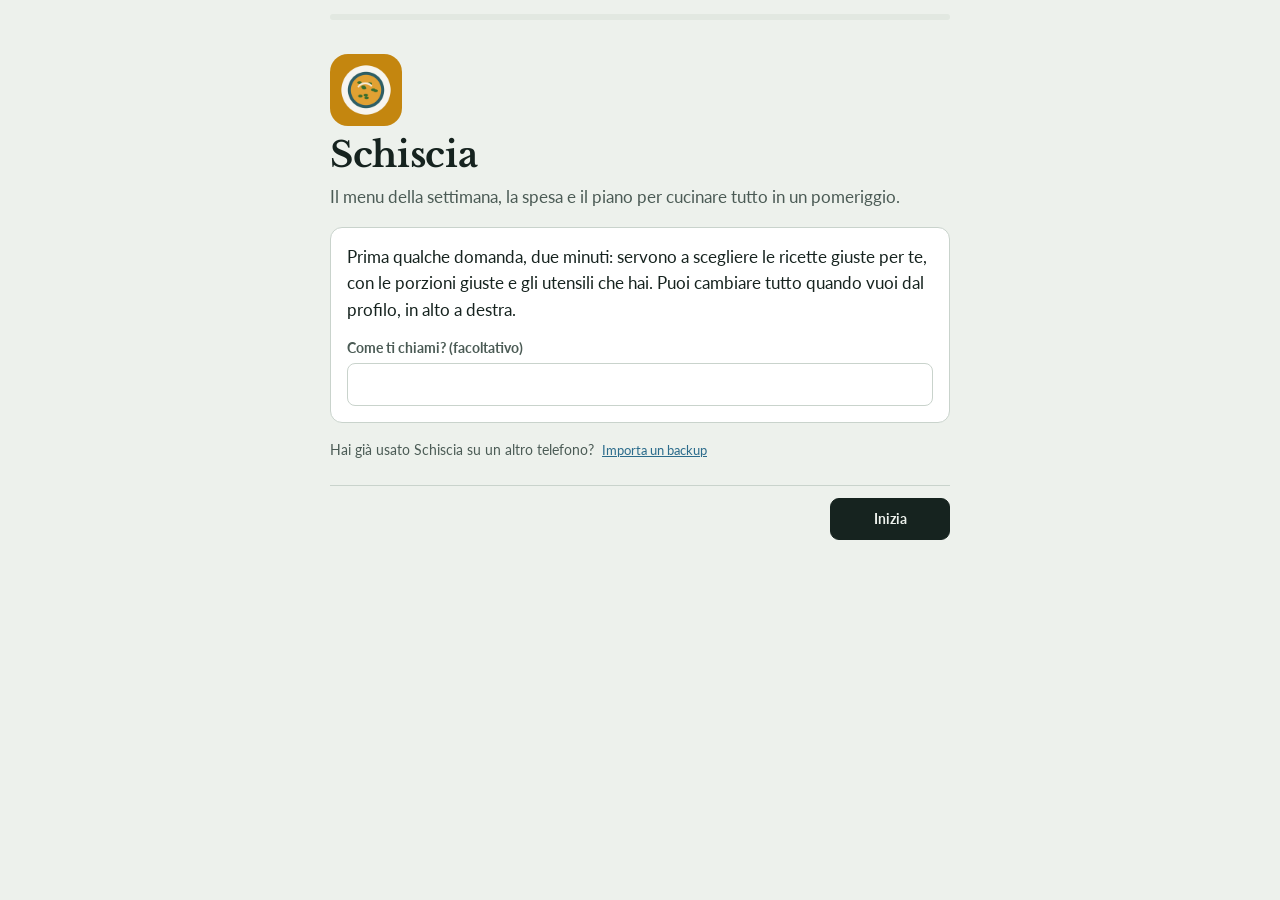
==== commit fc54f76c: "Schiscia personalizzabile: questionario iniziale e profilo - Chi apre l'app per la prima volta fa un" ====
--- a/mealprep/index.html
+++ b/mealprep/index.html
@@ -23,11 +23,12 @@
 <div class="wrap">
   <header class="top">
     <div><div class="eyebrow" id="weekLabel">—</div><h1 id="viewTitle">Settimana</h1></div>
-    <button class="btn ghost sm guide-btn" id="guideBtn" type="button">Guida frigo</button>
+    <div class="row toptools"><button class="btn ghost sm guide-btn" id="guideBtn" type="button">Guida frigo</button><button class="iconbtn" id="profileBtn" type="button" aria-label="Profilo"><svg viewBox="0 0 24 24" aria-hidden="true"><circle cx="12" cy="8" r="4"/><path d="M4 21c0-4.4 3.6-7 8-7s8 2.6 8 7"/></svg></button></div>
   </header>
 
   <!-- SETTIMANA -->
   <main id="v-settimana" class="stack">
+    <div id="newsBox"></div>
     <div class="okbox small" id="weekIntro"></div>
     <div class="panel stack" id="variety"></div>
     <div class="panel costline" id="weekCost"></div>
@@ -55,9 +56,9 @@
 
   <!-- PIANO -->
   <main id="v-piano" class="stack" hidden>
-    <p class="muted small">Tutto quello che si cucina la domenica, comprese scorte e dolci in programma. L'app confronta migliaia di ordini possibili e sceglie quello che finisce prima, con due mani, due fuochi e un forno da due teglie a una temperatura per volta.</p>
+    <p class="muted small" id="planIntro"></p>
     <div id="planSummary"></div>
-    <div class="lanes-key"><span><i style="background:var(--danger)"></i>Forno</span><span><i style="background:var(--accent)"></i>Fuoco 1</span><span><i style="background:var(--accent-ink)"></i>Fuoco 2</span><span><i style="background:var(--ok)"></i>Mani</span></div>
+    <div class="lanes-key" id="lanesKey"></div>
     <div class="row"><button class="chip" data-pv="list" type="button">Lista</button><button class="chip" data-pv="grid" type="button">Corsie</button></div>
     <ul class="tl-list" id="tlList"></ul>
     <div class="tl-scroll" id="tlGridWrap" hidden><div class="tl" id="tl"></div></div>
@@ -80,7 +81,7 @@
           <input type="file" id="importFile" accept="application/json,.json" hidden>
           <button class="btn warn sm" id="resetAll" type="button">Ripristina tutto</button>
         </div>
-        <div id="resetConfirm" class="row" hidden><span class="small">Cancella ricette tue, preferite, scorte e settimana?</span><button class="btn warn sm" id="resetYes" type="button">Sì, ripristina</button><button class="btn ghost sm" id="resetNo" type="button">Annulla</button></div>
+        <div id="resetConfirm" class="row" hidden><span class="small">Cancella profilo, ricette tue, preferite, scorte e settimana?</span><button class="btn warn sm" id="resetYes" type="button">Sì, ripristina</button><button class="btn ghost sm" id="resetNo" type="button">Annulla</button></div>
       </div>
     </div>
     <div id="rDetail" class="stack detail" hidden></div>
@@ -119,6 +120,9 @@
     </div>
   </main>
 
+  <!-- PROFILO -->
+  <main id="v-profilo" class="stack" hidden></main>
+
   <!-- GUIDA -->
   <main id="v-guida" class="stack" hidden>
     <div class="rules">
@@ -140,10 +144,10 @@
     </div>
     <div class="panel stack">
       <h3>Come conto le proteine</h3>
-      <p class="small muted">La giornata ha pranzo e cena (piatto principale, base da 55 g di cereale a crudo, contorno, eventuale sugo dalle scorte), una colazione e uno spuntino. L'obiettivo è 1800 kcal e 80–100 g di proteine al giorno. I valori sono stime da tabelle di composizione degli alimenti, con un margine di circa ±10%, e includono l'olio di cottura. L'olio a crudo aggiunto a tavola invece no: ogni cucchiaino vale circa 45 kcal. Se un giorno resta sotto gli 80 g, l'app aggiunge al pasto più povero un'aggiunta proteica (yogurt greco, uova sode, edamame, tofu affumicato…).</p>
+      <p class="small muted" id="guideProt">La giornata ha pranzo e cena (piatto principale, base da 55 g di cereale a crudo, contorno, eventuale sugo dalle scorte), una colazione e uno spuntino. L'obiettivo è 1800 kcal e 80–100 g di proteine al giorno. I valori sono stime da tabelle di composizione degli alimenti, con un margine di circa ±10%, e includono l'olio di cottura. L'olio a crudo aggiunto a tavola invece no: ogni cucchiaino vale circa 45 kcal. Se un giorno resta sotto gli 80 g, l'app aggiunge al pasto più povero un'aggiunta proteica (yogurt greco, uova sode, edamame, tofu affumicato…).</p>
       <p class="small muted">Pensaci: 100 g di lenticchie cotte hanno circa 9 g di proteine, 100 g di merluzzo circa 17 g. Quanto pesa una porzione normale di ciascuno? Da qui capisci perché un pasto di soli legumi fatica ad arrivare a 30 g.</p>
     </div>
-    <div class="panel stack">
+    <div class="panel stack" id="guideMilk">
       <h3>Latte e latticini</h3>
       <p class="small muted">Il latte animale è sostituito dalla bevanda di soia (nei dolci e nel porridge). Yogurt, yogurt greco, kefir, feta, ricotta, parmigiano e mozzarella invece ci sono: lo yogurt greco in particolare è una delle fonti di proteine più economiche per colazioni e spuntini.</p>
       <p class="small muted">Pensaci: il tofu ha circa 12 g di proteine per 100 g, lo yogurt greco 0% circa 10 g, la bevanda di soia 3 g, quella di mandorla meno di 1 g. Perché allora non tutte le "bevande vegetali" sostituiscono il latte allo stesso modo?</p>
@@ -164,6 +168,8 @@
   <p class="small muted" id="sheetDay"></p>
 </div></div>
 
+<div class="onb" id="onb" hidden></div>
+
 <nav class="tabbar" aria-label="Sezioni">
   <button type="button" data-v="settimana"><svg viewBox="0 0 24 24"><rect x="3" y="4" width="18" height="17" rx="2"/><path d="M3 9h18M8 2v4M16 2v4"/></svg>Settimana</button>
   <button type="button" data-v="spesa"><svg viewBox="0 0 24 24"><path d="M5 7h14l-1.5 12h-11z"/><path d="M9 7a3 3 0 0 1 6 0"/></svg>Spesa</button>
@@ -175,6 +181,7 @@
 
 <script src="data.js"></script>
 <script src="prices.js"></script>
+<script src="profile.js"></script>
 <script src="app.js"></script>
 <script src="extras.js"></script>
 </body>
--- a/mealprep/style.css
+++ b/mealprep/style.css
@@ -271,3 +271,53 @@
 @media (max-width:520px){.invrow{grid-template-columns:1fr}}
 .chip.sm.off{opacity:.6}
 .vitem.wide{grid-column:1/-1}
+/* v6: profilo e questionario */
+header.top .toptools{flex:none;gap:6px;align-items:center}
+.iconbtn{width:40px;height:40px;border-radius:999px;border:1px solid var(--ink);background:transparent;color:var(--ink);display:grid;place-items:center;cursor:pointer;padding:0}
+.iconbtn svg{width:22px;height:22px;stroke:currentColor;fill:none;stroke-width:1.8;stroke-linecap:round;stroke-linejoin:round}
+.optgrid{display:grid;grid-template-columns:repeat(auto-fill,minmax(210px,1fr));gap:8px}
+.optgrid.one{grid-template-columns:1fr}
+.opt{font:inherit;color:var(--ink);text-align:left;background:var(--surface);border:1.5px solid var(--line);border-radius:12px;padding:11px 13px;display:grid;gap:3px;cursor:pointer;align-content:start;min-width:0}
+.opt b{font-family:var(--f-display);font-size:.98rem;line-height:1.25}
+.opt span{font-size:.84rem;color:var(--ink-2);line-height:1.35}
+.opt[aria-pressed="true"]{border-color:var(--ink);background:var(--accent-soft);box-shadow:inset 0 0 0 1px var(--ink)}
+.opt[aria-pressed="true"] b::before{content:"✓ ";color:var(--accent-ink)}
+.chip.lvchip.mai{background:var(--danger-soft);border-color:var(--danger);color:var(--danger)}
+.chip.lvchip.meno{background:var(--accent-soft);border-color:var(--accent);color:var(--accent-ink)}
+.chip.lvchip.piu{background:var(--ok-soft);border-color:var(--ok);color:var(--ok)}
+.lv{padding:0 6px;border-radius:999px;font-size:.82rem}
+.lv.mai{background:var(--danger-soft);color:var(--danger)}.lv.meno{background:var(--accent-soft);color:var(--accent-ink)}.lv.piu{background:var(--ok-soft);color:var(--ok)}
+.addlike{flex-wrap:nowrap}.addlike input{flex:1;min-width:0}
+@media (max-width:520px){.addlike{flex-wrap:wrap}.addlike input{flex-basis:100%}}
+.stepper{justify-content:space-between;flex-wrap:nowrap;gap:12px}
+.onb{position:fixed;inset:0;z-index:70;background:var(--bg);overflow-y:auto;padding:calc(env(safe-area-inset-top,0px) + 14px) 16px 0}
+body.onb-open{overflow:hidden}
+body.onb-open .wrap,body.onb-open nav.tabbar{display:none}
+.onb-in{max-width:620px;margin:0 auto;display:grid;gap:16px}
+.onb-prog{height:6px;border-radius:99px;background:var(--surface-2);overflow:hidden}
+.onb-prog i{display:block;height:100%;background:var(--accent);border-radius:99px;transition:width .25s}
+.onb-hero{display:grid;gap:8px;justify-items:start;padding-top:18px}
+.onb-hero img{border-radius:18px}
+.onb-hero h1{font-size:2.2rem}
+.onb-hero .lead{font-size:1.08rem;color:var(--ink-2)}
+.onb-nav{display:flex;justify-content:space-between;gap:10px;position:sticky;bottom:0;background:var(--bg);padding:12px 0 calc(env(safe-area-inset-bottom,0px) + 14px);border-top:1px solid var(--line);margin-top:8px}
+.onb-nav .btn{min-width:120px}
+.btn:disabled{opacity:.4;cursor:not-allowed}
+details.psec{background:var(--surface);border:1px solid var(--line);border-radius:12px;padding:0}
+details.psec summary{cursor:pointer;list-style:none;padding:14px 16px;display:flex;justify-content:space-between;align-items:center}
+details.psec summary::-webkit-details-marker{display:none}
+details.psec summary::after{content:"+";font-size:1.3rem;color:var(--ink-3);font-weight:700}
+details.psec[open] summary::after{content:"−"}
+.psec-b{padding:0 16px 16px;display:grid;gap:12px}
+.phead .big{font-family:var(--f-display);font-weight:700;font-size:1.12rem;line-height:1.35;margin-top:2px}
+.warnline{color:var(--danger)}
+.tile .sub.warnline{color:var(--danger);font-weight:700}
+.lockmark{font-size:.8rem}
+.lockline{font-size:.88rem}
+.rcard.off{opacity:.62}
+.hm{color:var(--ink-3);font-size:.82rem;white-space:nowrap}
+.l-f3{background:var(--accent-soft);border-color:var(--pantry)}
+.l-f4{background:var(--fridge-soft);border-color:var(--fridge)}
+.l-f5{background:var(--freezer-soft);border-color:var(--freezer)}
+.infobox ul{margin:6px 0 0;padding-left:18px}
+.optgrid.one .opt b{font-family:var(--f-body);font-size:.95rem}
